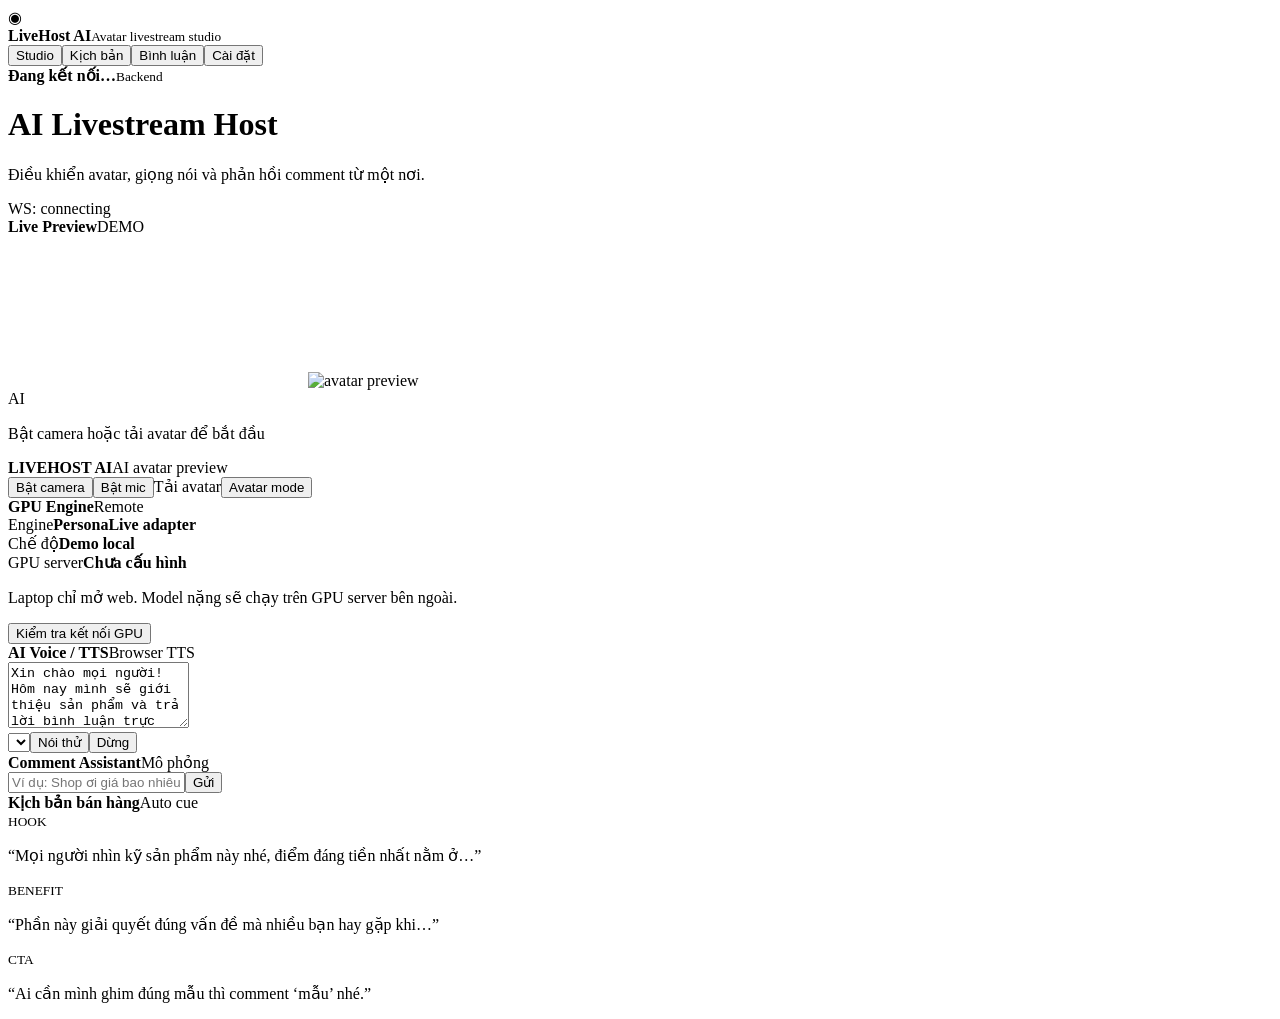
==== static/index.html @ ba46b2b0 "Make LiveHost AI deployable from branch root: static/index.html" ====
<!doctype html>
<html lang="vi"><head><meta charset="utf-8"><meta name="viewport" content="width=device-width,initial-scale=1"><title>LiveHost AI</title><link rel="stylesheet" href="/static/style.css"></head><body><div class="app"><aside class="sidebar"><div class="brand"><span class="logo">◉</span><div><b>LiveHost AI</b><small>Avatar livestream studio</small></div></div><nav><button class="nav active">Studio</button><button class="nav">Kịch bản</button><button class="nav">Bình luận</button><button class="nav">Cài đặt</button></nav><div class="server-card"><span id="serverDot" class="dot"></span><div><b id="serverText">Đang kết nối…</b><small id="serverMode">Backend</small></div></div></aside><main><header><div><h1>AI Livestream Host</h1><p>Điều khiển avatar, giọng nói và phản hồi comment từ một nơi.</p></div><div class="status-pill" id="wsStatus">WS: connecting</div></header><section class="grid top-grid"><div class="panel stage-panel"><div class="panel-title"><b>Live Preview</b><span id="liveBadge">DEMO</span></div><div class="stage"><video id="cam" autoplay muted playsinline></video><img id="avatarImg" alt="avatar preview"><div class="empty" id="emptyState"><div class="orb">AI</div><p>Bật camera hoặc tải avatar để bắt đầu</p></div><div class="lower-third"><b>LIVEHOST AI</b><span>AI avatar preview</span></div></div><div class="controls"><button id="cameraBtn" class="primary">Bật camera</button><button id="micBtn">Bật mic</button><label class="upload">Tải avatar<input type="file" id="avatarInput" accept="image/*" hidden></label><button id="avatarModeBtn">Avatar mode</button></div></div><div class="panel stack"><div class="panel-title"><b>GPU Engine</b><span class="soft">Remote</span></div><div class="metric"><span>Engine</span><b>PersonaLive adapter</b></div><div class="metric"><span>Chế độ</span><b id="engineMode">Demo local</b></div><div class="metric"><span>GPU server</span><b id="gpuUrl">Chưa cấu hình</b></div><p class="hint">Laptop chỉ mở web. Model nặng sẽ chạy trên GPU server bên ngoài.</p><button id="connectGpuBtn" class="wide">Kiểm tra kết nối GPU</button></div></section><section class="grid bottom-grid"><div class="panel"><div class="panel-title"><b>AI Voice / TTS</b><span class="soft">Browser TTS</span></div><textarea id="ttsText" rows="4">Xin chào mọi người! Hôm nay mình sẽ giới thiệu sản phẩm và trả lời bình luận trực tiếp nhé.</textarea><div class="row"><select id="voiceSelect"></select><button id="speakBtn" class="primary">Nói thử</button><button id="stopSpeakBtn">Dừng</button></div></div><div class="panel comments"><div class="panel-title"><b>Comment Assistant</b><span class="soft">Mô phỏng</span></div><div id="commentFeed" class="feed"></div><div class="row"><input id="commentInput" placeholder="Ví dụ: Shop ơi giá bao nhiêu?"><button id="sendCommentBtn">Gửi</button></div></div><div class="panel script"><div class="panel-title"><b>Kịch bản bán hàng</b><span class="soft">Auto cue</span></div><div class="cue active-cue"><small>HOOK</small><p>“Mọi người nhìn kỹ sản phẩm này nhé, điểm đáng tiền nhất nằm ở…”</p></div><div class="cue"><small>BENEFIT</small><p>“Phần này giải quyết đúng vấn đề mà nhiều bạn hay gặp khi…”</p></div><div class="cue"><small>CTA</small><p>“Ai cần mình ghim đúng mẫu thì comment ‘mẫu’ nhé.”</p></div></div></section></main></div><script src="/static/app.js"></script></body></html>
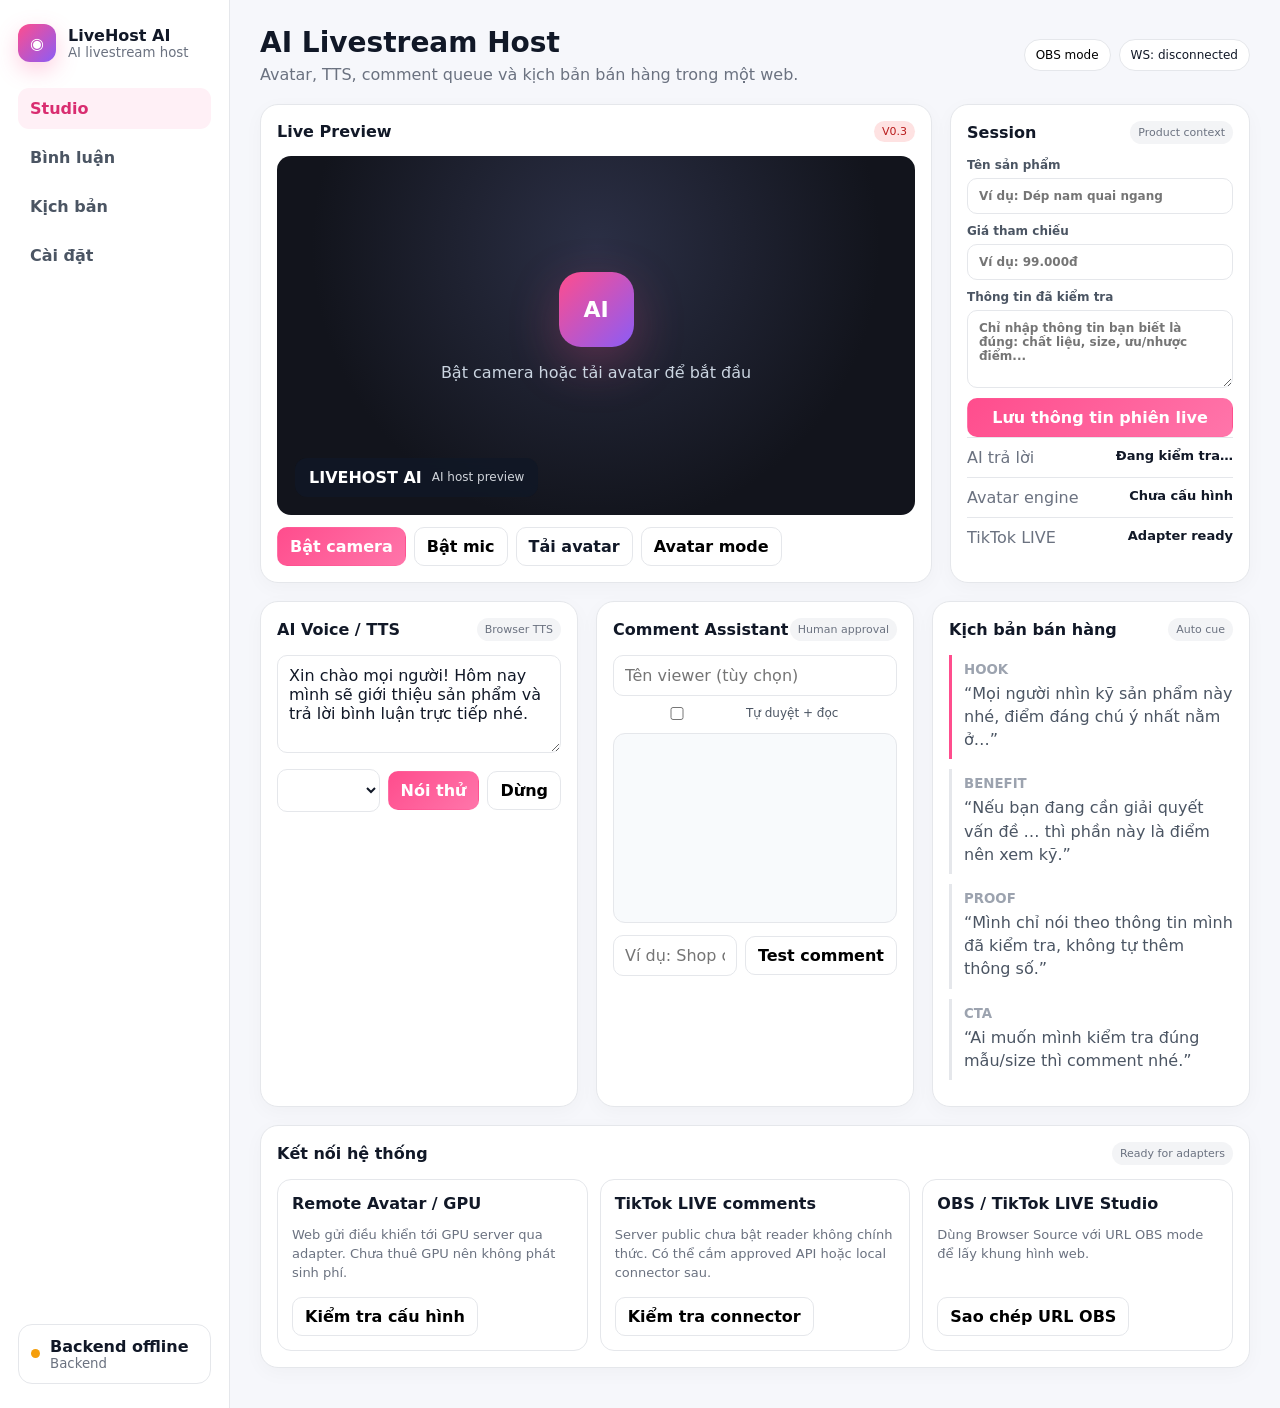
==== commit 888c82ba: "LiveHost AI v0.3: comment approval, AI replies and OBS mode" ====
--- a/static/index.html
+++ b/static/index.html
@@ -1,2 +1,108 @@
 <!doctype html>
-<html lang="vi"><head><meta charset="utf-8"><meta name="viewport" content="width=device-width,initial-scale=1"><title>LiveHost AI</title><link rel="stylesheet" href="/static/style.css"></head><body><div class="app"><aside class="sidebar"><div class="brand"><span class="logo">◉</span><div><b>LiveHost AI</b><small>Avatar livestream studio</small></div></div><nav><button class="nav active">Studio</button><button class="nav">Kịch bản</button><button class="nav">Bình luận</button><button class="nav">Cài đặt</button></nav><div class="server-card"><span id="serverDot" class="dot"></span><div><b id="serverText">Đang kết nối…</b><small id="serverMode">Backend</small></div></div></aside><main><header><div><h1>AI Livestream Host</h1><p>Điều khiển avatar, giọng nói và phản hồi comment từ một nơi.</p></div><div class="status-pill" id="wsStatus">WS: connecting</div></header><section class="grid top-grid"><div class="panel stage-panel"><div class="panel-title"><b>Live Preview</b><span id="liveBadge">DEMO</span></div><div class="stage"><video id="cam" autoplay muted playsinline></video><img id="avatarImg" alt="avatar preview"><div class="empty" id="emptyState"><div class="orb">AI</div><p>Bật camera hoặc tải avatar để bắt đầu</p></div><div class="lower-third"><b>LIVEHOST AI</b><span>AI avatar preview</span></div></div><div class="controls"><button id="cameraBtn" class="primary">Bật camera</button><button id="micBtn">Bật mic</button><label class="upload">Tải avatar<input type="file" id="avatarInput" accept="image/*" hidden></label><button id="avatarModeBtn">Avatar mode</button></div></div><div class="panel stack"><div class="panel-title"><b>GPU Engine</b><span class="soft">Remote</span></div><div class="metric"><span>Engine</span><b>PersonaLive adapter</b></div><div class="metric"><span>Chế độ</span><b id="engineMode">Demo local</b></div><div class="metric"><span>GPU server</span><b id="gpuUrl">Chưa cấu hình</b></div><p class="hint">Laptop chỉ mở web. Model nặng sẽ chạy trên GPU server bên ngoài.</p><button id="connectGpuBtn" class="wide">Kiểm tra kết nối GPU</button></div></section><section class="grid bottom-grid"><div class="panel"><div class="panel-title"><b>AI Voice / TTS</b><span class="soft">Browser TTS</span></div><textarea id="ttsText" rows="4">Xin chào mọi người! Hôm nay mình sẽ giới thiệu sản phẩm và trả lời bình luận trực tiếp nhé.</textarea><div class="row"><select id="voiceSelect"></select><button id="speakBtn" class="primary">Nói thử</button><button id="stopSpeakBtn">Dừng</button></div></div><div class="panel comments"><div class="panel-title"><b>Comment Assistant</b><span class="soft">Mô phỏng</span></div><div id="commentFeed" class="feed"></div><div class="row"><input id="commentInput" placeholder="Ví dụ: Shop ơi giá bao nhiêu?"><button id="sendCommentBtn">Gửi</button></div></div><div class="panel script"><div class="panel-title"><b>Kịch bản bán hàng</b><span class="soft">Auto cue</span></div><div class="cue active-cue"><small>HOOK</small><p>“Mọi người nhìn kỹ sản phẩm này nhé, điểm đáng tiền nhất nằm ở…”</p></div><div class="cue"><small>BENEFIT</small><p>“Phần này giải quyết đúng vấn đề mà nhiều bạn hay gặp khi…”</p></div><div class="cue"><small>CTA</small><p>“Ai cần mình ghim đúng mẫu thì comment ‘mẫu’ nhé.”</p></div></div></section></main></div><script src="/static/app.js"></script></body></html>
+<html lang="vi">
+<head>
+  <meta charset="utf-8">
+  <meta name="viewport" content="width=device-width,initial-scale=1">
+  <title>LiveHost AI</title>
+  <link rel="stylesheet" href="/static/style.css">
+</head>
+<body>
+<div class="app">
+  <aside class="sidebar">
+    <div class="brand"><span class="logo">◉</span><div><b>LiveHost AI</b><small>AI livestream host</small></div></div>
+    <nav>
+      <button class="nav active">Studio</button>
+      <button class="nav">Bình luận</button>
+      <button class="nav">Kịch bản</button>
+      <button class="nav">Cài đặt</button>
+    </nav>
+    <div class="server-card">
+      <span id="serverDot" class="dot"></span>
+      <div><b id="serverText">Đang kết nối…</b><small id="serverMode">Backend</small></div>
+    </div>
+  </aside>
+
+  <main>
+    <header>
+      <div><h1>AI Livestream Host</h1><p>Avatar, TTS, comment queue và kịch bản bán hàng trong một web.</p></div>
+      <div class="header-actions">
+        <button id="obsBtn">OBS mode</button>
+        <div class="status-pill" id="wsStatus">WS: connecting</div>
+      </div>
+    </header>
+
+    <section class="grid top-grid">
+      <div class="panel stage-panel">
+        <div class="panel-title"><b>Live Preview</b><span id="liveBadge">V0.3</span></div>
+        <div class="stage" id="stage">
+          <video id="cam" autoplay muted playsinline></video>
+          <img id="avatarImg" alt="avatar preview">
+          <div class="empty" id="emptyState"><div class="orb">AI</div><p>Bật camera hoặc tải avatar để bắt đầu</p></div>
+          <div class="lower-third"><b id="lowerProduct">LIVEHOST AI</b><span>AI host preview</span></div>
+        </div>
+        <div class="controls">
+          <button id="cameraBtn" class="primary">Bật camera</button>
+          <button id="micBtn">Bật mic</button>
+          <label class="upload">Tải avatar<input type="file" id="avatarInput" accept="image/*" hidden></label>
+          <button id="avatarModeBtn">Avatar mode</button>
+        </div>
+      </div>
+
+      <div class="panel stack">
+        <div class="panel-title"><b>Session</b><span class="soft">Product context</span></div>
+        <label>Tên sản phẩm<input id="productName" placeholder="Ví dụ: Dép nam quai ngang"></label>
+        <label>Giá tham chiếu<input id="productPrice" placeholder="Ví dụ: 99.000đ"></label>
+        <label>Thông tin đã kiểm tra<textarea id="productNotes" rows="4" placeholder="Chỉ nhập thông tin bạn biết là đúng: chất liệu, size, ưu/nhược điểm..."></textarea></label>
+        <button id="saveProductBtn" class="wide primary">Lưu thông tin phiên live</button>
+        <div class="metric"><span>AI trả lời</span><b id="aiStatus">Đang kiểm tra…</b></div>
+        <div class="metric"><span>Avatar engine</span><b id="avatarEngineStatus">Chưa cấu hình</b></div>
+        <div class="metric"><span>TikTok LIVE</span><b>Adapter ready</b></div>
+      </div>
+    </section>
+
+    <section class="grid bottom-grid">
+      <div class="panel">
+        <div class="panel-title"><b>AI Voice / TTS</b><span class="soft">Browser TTS</span></div>
+        <textarea id="ttsText" rows="4">Xin chào mọi người! Hôm nay mình sẽ giới thiệu sản phẩm và trả lời bình luận trực tiếp nhé.</textarea>
+        <div class="row">
+          <select id="voiceSelect"></select>
+          <button id="speakBtn" class="primary">Nói thử</button>
+          <button id="stopSpeakBtn">Dừng</button>
+        </div>
+      </div>
+
+      <div class="panel comments">
+        <div class="panel-title"><b>Comment Assistant</b><span class="soft">Human approval</span></div>
+        <div class="row compact">
+          <input id="viewerInput" placeholder="Tên viewer (tùy chọn)">
+          <label class="toggle"><input id="autoApprove" type="checkbox"> Tự duyệt + đọc</label>
+        </div>
+        <div id="commentFeed" class="feed"></div>
+        <div class="row">
+          <input id="commentInput" placeholder="Ví dụ: Shop ơi giá bao nhiêu?">
+          <button id="sendCommentBtn">Test comment</button>
+        </div>
+      </div>
+
+      <div class="panel script">
+        <div class="panel-title"><b>Kịch bản bán hàng</b><span class="soft">Auto cue</span></div>
+        <div class="cue active-cue"><small>HOOK</small><p>“Mọi người nhìn kỹ sản phẩm này nhé, điểm đáng chú ý nhất nằm ở…”</p></div>
+        <div class="cue"><small>BENEFIT</small><p>“Nếu bạn đang cần giải quyết vấn đề … thì phần này là điểm nên xem kỹ.”</p></div>
+        <div class="cue"><small>PROOF</small><p>“Mình chỉ nói theo thông tin mình đã kiểm tra, không tự thêm thông số.”</p></div>
+        <div class="cue"><small>CTA</small><p>“Ai muốn mình kiểm tra đúng mẫu/size thì comment nhé.”</p></div>
+      </div>
+    </section>
+
+    <section class="panel connector-panel">
+      <div class="panel-title"><b>Kết nối hệ thống</b><span class="soft">Ready for adapters</span></div>
+      <div class="connector-grid">
+        <div><b>Remote Avatar / GPU</b><p>Web gửi điều khiển tới GPU server qua adapter. Chưa thuê GPU nên không phát sinh phí.</p><button id="connectGpuBtn">Kiểm tra cấu hình</button></div>
+        <div><b>TikTok LIVE comments</b><p>Server public chưa bật reader không chính thức. Có thể cắm approved API hoặc local connector sau.</p><button id="tiktokStatusBtn">Kiểm tra connector</button></div>
+        <div><b>OBS / TikTok LIVE Studio</b><p>Dùng Browser Source với URL OBS mode để lấy khung hình web.</p><button id="copyObsBtn">Sao chép URL OBS</button></div>
+      </div>
+    </section>
+  </main>
+</div>
+<script src="/static/app.js"></script>
+</body>
+</html>
--- a/static/style.css
+++ b/static/style.css
@@ -0,0 +1,26 @@
+:root{--bg:#f6f7fb;--panel:#fff;--ink:#111827;--muted:#6b7280;--line:#e5e7eb;--pink:#ff4d8d;--pink2:#ff75aa}
+*{box-sizing:border-box}body{margin:0;background:var(--bg);color:var(--ink);font-family:Inter,ui-sans-serif,system-ui,-apple-system,Segoe UI,sans-serif}
+button,input,textarea,select{font:inherit}.app{min-height:100vh;display:grid;grid-template-columns:230px 1fr}
+.sidebar{background:#fff;border-right:1px solid var(--line);padding:24px 18px;display:flex;flex-direction:column;gap:26px}
+.brand{display:flex;align-items:center;gap:12px}.brand .logo{width:38px;height:38px;border-radius:12px;background:linear-gradient(135deg,var(--pink),#8b5cf6);color:#fff;display:grid;place-items:center;box-shadow:0 8px 22px #ff4d8d44}.brand div{display:flex;flex-direction:column}.brand small{color:var(--muted)}
+.sidebar nav{display:flex;flex-direction:column;gap:8px}.nav{border:0;background:transparent;text-align:left;padding:11px 12px;border-radius:11px;font-weight:650;color:#4b5563}.nav.active{background:#fff0f6;color:#d92d70}
+.server-card{margin-top:auto;border:1px solid var(--line);border-radius:14px;padding:12px;display:flex;gap:10px;align-items:center}.server-card div{display:flex;flex-direction:column}.server-card small{color:var(--muted)}
+.dot{width:9px;height:9px;border-radius:999px;background:#f59e0b}.dot.ok{background:#10b981}
+main{padding:26px 30px 40px}header{display:flex;align-items:center;justify-content:space-between;margin-bottom:20px;gap:16px}h1{font-size:28px;margin:0 0 6px}header p{margin:0;color:var(--muted)}
+.header-actions{display:flex;align-items:center;gap:8px}.header-actions button,.status-pill{background:#fff;border:1px solid var(--line);padding:8px 11px;border-radius:999px;font-size:12px}
+.grid{display:grid;gap:18px}.top-grid{grid-template-columns:minmax(0,1.8fr) minmax(300px,.8fr)}.bottom-grid{grid-template-columns:1fr 1fr 1fr;margin-top:18px}
+.panel{background:var(--panel);border:1px solid var(--line);border-radius:18px;padding:16px;box-shadow:0 5px 20px #11182708}.panel-title{display:flex;justify-content:space-between;align-items:center;margin-bottom:14px}.soft{font-size:11px;padding:5px 8px;border-radius:999px;background:#f3f4f6;color:#6b7280}
+.stage{position:relative;aspect-ratio:16/9;background:radial-gradient(circle at 50% 25%,#2b2f45,#12141c 68%);border-radius:14px;overflow:hidden}.stage video,.stage img{width:100%;height:100%;object-fit:cover;display:none}.stage img{object-fit:contain;background:#151821}
+.empty{position:absolute;inset:0;display:grid;place-items:center;align-content:center;color:#cbd5e1;text-align:center}.orb{width:75px;height:75px;border-radius:22px;background:linear-gradient(135deg,var(--pink),#8b5cf6);display:grid;place-items:center;font-weight:900;color:white;font-size:22px;box-shadow:0 16px 50px #ff4d8d44}
+.lower-third{position:absolute;left:18px;bottom:18px;background:#111827cf;color:#fff;padding:10px 14px;border-radius:12px;backdrop-filter:blur(8px);display:flex;gap:10px;align-items:center}.lower-third span{color:#d1d5db;font-size:12px}
+.controls,.row{display:flex;gap:8px;align-items:center;margin-top:12px;flex-wrap:wrap}.compact{margin-top:0;margin-bottom:10px}
+.controls button,.upload,.row button,.wide,.connector-grid button{border:1px solid var(--line);background:#fff;padding:9px 12px;border-radius:10px;cursor:pointer;font-weight:650}.primary{background:linear-gradient(135deg,var(--pink),var(--pink2))!important;color:#fff!important;border-color:transparent!important}.small{padding:6px 8px!important;font-size:12px}
+.stack label{display:flex;flex-direction:column;gap:6px;margin-bottom:10px;font-size:12px;font-weight:700;color:#4b5563}.stack .metric{padding:10px 0;border-top:1px solid var(--line);display:flex;justify-content:space-between;gap:18px}.stack .metric span{color:var(--muted)}.stack .metric b{text-align:right;font-size:13px}
+textarea,input,select{border:1px solid var(--line);border-radius:10px;padding:10px 11px;background:#fff;color:var(--ink)}textarea{width:100%;resize:vertical}.row input{flex:1;min-width:120px}.row select{flex:1}.wide{width:100%}
+.feed{height:190px;overflow:auto;background:#f8fafc;border:1px solid var(--line);border-radius:12px;padding:10px;display:flex;flex-direction:column;gap:8px}.bubble{background:#fff;border:1px solid #e5e7eb;border-radius:11px;padding:8px 10px;font-size:13px}.bubble.ai{background:#fff0f6;border-color:#ffd0e2}.bubble-head{font-size:11px;font-weight:800;color:#6b7280;margin-bottom:5px}.bubble-actions{display:flex;gap:6px;flex-wrap:wrap;margin-top:8px}.bubble-actions button{border:1px solid var(--line);background:#fff;border-radius:8px;cursor:pointer}
+.toggle{display:flex;align-items:center;gap:6px;font-size:12px;color:#4b5563}.toggle input{width:auto}
+.cue{border-left:3px solid #e5e7eb;padding:4px 0 4px 12px;margin:10px 0}.cue small{color:#9ca3af;font-weight:800}.cue p{margin:4px 0;color:#4b5563;line-height:1.45}.active-cue{border-color:var(--pink)}
+#liveBadge{font-size:11px;background:#fee2e2;color:#b91c1c;padding:4px 8px;border-radius:999px}
+.connector-panel{margin-top:18px}.connector-grid{display:grid;grid-template-columns:repeat(3,1fr);gap:12px}.connector-grid>div{border:1px solid var(--line);border-radius:14px;padding:14px}.connector-grid p{color:var(--muted);font-size:13px;line-height:1.45;min-height:58px}
+.obs-mode{background:transparent}.obs-mode .sidebar,.obs-mode header,.obs-mode .controls,.obs-mode .stack,.obs-mode .bottom-grid,.obs-mode .connector-panel{display:none!important}.obs-mode .app{display:block;min-height:0}.obs-mode main{padding:0}.obs-mode .top-grid{display:block}.obs-mode .stage-panel{border:0;border-radius:0;padding:0;box-shadow:none;background:transparent}.obs-mode .panel-title{display:none}.obs-mode .stage{width:100vw;height:100vh;aspect-ratio:auto;border-radius:0}
+@media(max-width:1000px){.app{grid-template-columns:1fr}.sidebar{display:none}.top-grid,.bottom-grid,.connector-grid{grid-template-columns:1fr}main{padding:18px}.stage{aspect-ratio:9/12}header{align-items:flex-start}.header-actions{flex-direction:column;align-items:flex-end}}
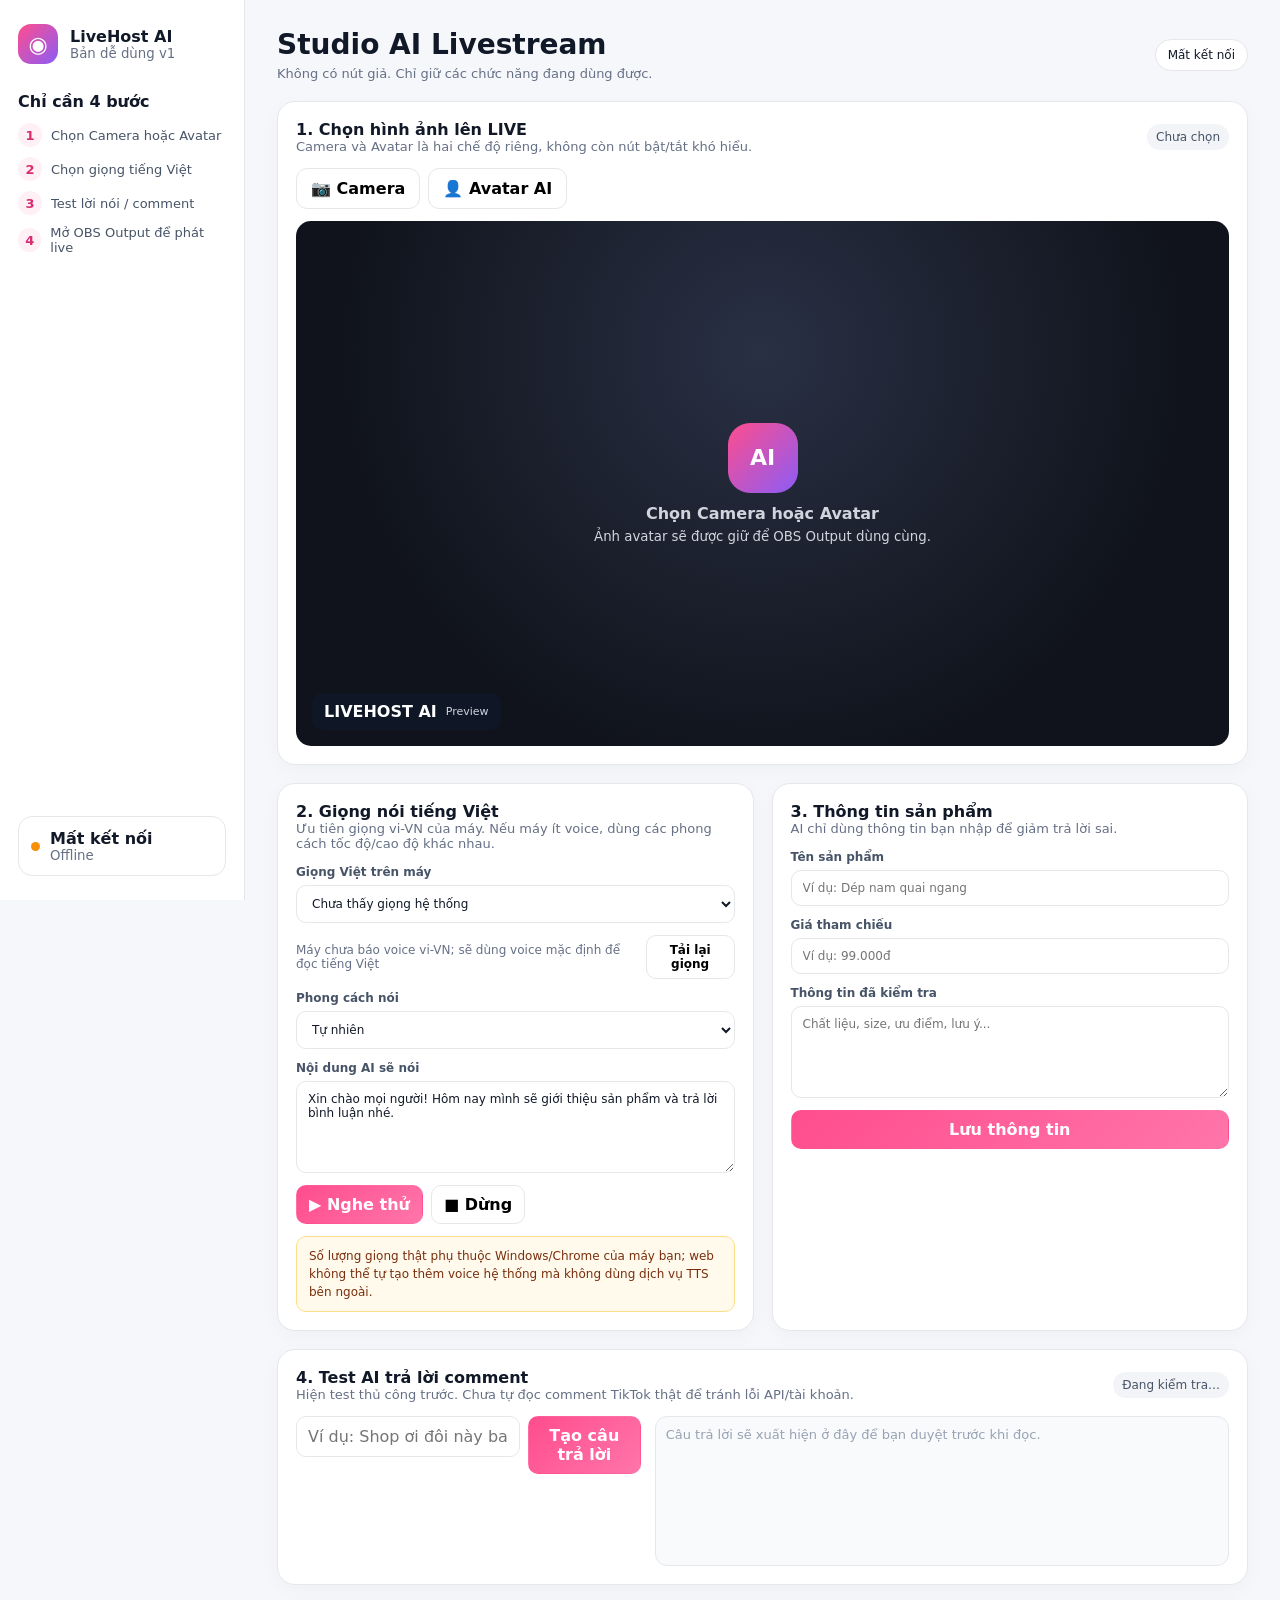
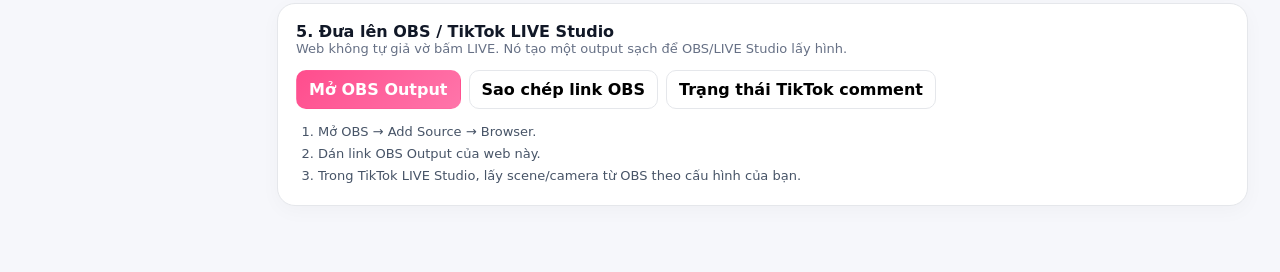
==== commit 56226554: "Rebuild LiveHost AI v1 for simple avatar, Vietnamese voice and OBS workflow" ====
--- a/static/index.html
+++ b/static/index.html
@@ -7,99 +7,104 @@
   <link rel="stylesheet" href="/static/style.css">
 </head>
 <body>
-<div class="app">
-  <aside class="sidebar">
-    <div class="brand"><span class="logo">◉</span><div><b>LiveHost AI</b><small>AI livestream host</small></div></div>
-    <nav>
-      <button class="nav active">Studio</button>
-      <button class="nav">Bình luận</button>
-      <button class="nav">Kịch bản</button>
-      <button class="nav">Cài đặt</button>
-    </nav>
-    <div class="server-card">
-      <span id="serverDot" class="dot"></span>
-      <div><b id="serverText">Đang kết nối…</b><small id="serverMode">Backend</small></div>
+<div class="shell">
+  <aside class="side">
+    <div class="brand"><span>◉</span><div><b>LiveHost AI</b><small>Bản dễ dùng v1</small></div></div>
+    <div class="steps">
+      <b>Chỉ cần 4 bước</b>
+      <div><span>1</span> Chọn Camera hoặc Avatar</div>
+      <div><span>2</span> Chọn giọng tiếng Việt</div>
+      <div><span>3</span> Test lời nói / comment</div>
+      <div><span>4</span> Mở OBS Output để phát live</div>
     </div>
+    <div class="server-card"><i id="serverDot"></i><div><b id="serverText">Đang kiểm tra…</b><small id="serverMode">Backend</small></div></div>
   </aside>
 
   <main>
     <header>
-      <div><h1>AI Livestream Host</h1><p>Avatar, TTS, comment queue và kịch bản bán hàng trong một web.</p></div>
-      <div class="header-actions">
-        <button id="obsBtn">OBS mode</button>
-        <div class="status-pill" id="wsStatus">WS: connecting</div>
-      </div>
+      <div><h1>Studio AI Livestream</h1><p>Không có nút giả. Chỉ giữ các chức năng đang dùng được.</p></div>
+      <span class="status" id="wsStatus">Đang kết nối</span>
     </header>
 
-    <section class="grid top-grid">
-      <div class="panel stage-panel">
-        <div class="panel-title"><b>Live Preview</b><span id="liveBadge">V0.3</span></div>
-        <div class="stage" id="stage">
-          <video id="cam" autoplay muted playsinline></video>
-          <img id="avatarImg" alt="avatar preview">
-          <div class="empty" id="emptyState"><div class="orb">AI</div><p>Bật camera hoặc tải avatar để bắt đầu</p></div>
-          <div class="lower-third"><b id="lowerProduct">LIVEHOST AI</b><span>AI host preview</span></div>
-        </div>
-        <div class="controls">
-          <button id="cameraBtn" class="primary">Bật camera</button>
-          <button id="micBtn">Bật mic</button>
-          <label class="upload">Tải avatar<input type="file" id="avatarInput" accept="image/*" hidden></label>
-          <button id="avatarModeBtn">Avatar mode</button>
-        </div>
+    <section class="panel">
+      <div class="section-head"><div><b>1. Chọn hình ảnh lên LIVE</b><p>Camera và Avatar là hai chế độ riêng, không còn nút bật/tắt khó hiểu.</p></div><span id="modeStatus">Chưa chọn</span></div>
+      <div class="mode-tabs">
+        <button id="cameraModeBtn" class="mode-btn">📷 Camera</button>
+        <button id="avatarModeBtn" class="mode-btn">👤 Avatar AI</button>
       </div>
-
-      <div class="panel stack">
-        <div class="panel-title"><b>Session</b><span class="soft">Product context</span></div>
-        <label>Tên sản phẩm<input id="productName" placeholder="Ví dụ: Dép nam quai ngang"></label>
-        <label>Giá tham chiếu<input id="productPrice" placeholder="Ví dụ: 99.000đ"></label>
-        <label>Thông tin đã kiểm tra<textarea id="productNotes" rows="4" placeholder="Chỉ nhập thông tin bạn biết là đúng: chất liệu, size, ưu/nhược điểm..."></textarea></label>
-        <button id="saveProductBtn" class="wide primary">Lưu thông tin phiên live</button>
-        <div class="metric"><span>AI trả lời</span><b id="aiStatus">Đang kiểm tra…</b></div>
-        <div class="metric"><span>Avatar engine</span><b id="avatarEngineStatus">Chưa cấu hình</b></div>
-        <div class="metric"><span>TikTok LIVE</span><b>Adapter ready</b></div>
+      <div class="stage">
+        <video id="cam" autoplay muted playsinline></video>
+        <img id="avatarImg" alt="Avatar">
+        <div id="emptyState" class="empty"><div class="orb">AI</div><b>Chọn Camera hoặc Avatar</b><small>Ảnh avatar sẽ được giữ để OBS Output dùng cùng.</small></div>
+        <div class="lower"><b id="lowerProduct">LIVEHOST AI</b><span id="lowerMode">Preview</span></div>
+      </div>
+      <div id="cameraTools" class="tool-row hidden">
+        <button id="startCameraBtn" class="primary">Bật camera</button>
+        <button id="stopCameraBtn">Tắt camera</button>
+        <button id="testMicBtn">Kiểm tra mic</button>
+      </div>
+      <div id="avatarTools" class="tool-row hidden">
+        <label class="upload primary">Chọn ảnh avatar<input type="file" id="avatarInput" accept="image/png,image/jpeg,image/webp" hidden></label>
+        <span id="avatarUploadStatus">Chưa có ảnh</span>
       </div>
     </section>
 
-    <section class="grid bottom-grid">
+    <section class="two-col">
       <div class="panel">
-        <div class="panel-title"><b>AI Voice / TTS</b><span class="soft">Browser TTS</span></div>
-        <textarea id="ttsText" rows="4">Xin chào mọi người! Hôm nay mình sẽ giới thiệu sản phẩm và trả lời bình luận trực tiếp nhé.</textarea>
-        <div class="row">
+        <div class="section-head"><div><b>2. Giọng nói tiếng Việt</b><p>Ưu tiên giọng vi-VN của máy. Nếu máy ít voice, dùng các phong cách tốc độ/cao độ khác nhau.</p></div></div>
+        <label class="field">Giọng Việt trên máy
           <select id="voiceSelect"></select>
-          <button id="speakBtn" class="primary">Nói thử</button>
-          <button id="stopSpeakBtn">Dừng</button>
-        </div>
+        </label>
+        <div class="voice-meta"><span id="voiceCount">Đang tải giọng…</span><button id="refreshVoicesBtn">Tải lại giọng</button></div>
+        <label class="field">Phong cách nói
+          <select id="voiceStyle">
+            <option value="natural">Tự nhiên</option>
+            <option value="soft">Nhẹ nhàng</option>
+            <option value="bright">Tươi sáng</option>
+            <option value="deep">Trầm hơn</option>
+            <option value="sales">Livestream năng lượng</option>
+            <option value="review">Review nhanh</option>
+          </select>
+        </label>
+        <label class="field">Nội dung AI sẽ nói
+          <textarea id="ttsText" rows="5">Xin chào mọi người! Hôm nay mình sẽ giới thiệu sản phẩm và trả lời bình luận nhé.</textarea>
+        </label>
+        <div class="tool-row"><button id="speakBtn" class="primary">▶ Nghe thử</button><button id="stopSpeakBtn">■ Dừng</button></div>
+        <div class="note">Số lượng giọng thật phụ thuộc Windows/Chrome của máy bạn; web không thể tự tạo thêm voice hệ thống mà không dùng dịch vụ TTS bên ngoài.</div>
       </div>
 
-      <div class="panel comments">
-        <div class="panel-title"><b>Comment Assistant</b><span class="soft">Human approval</span></div>
-        <div class="row compact">
-          <input id="viewerInput" placeholder="Tên viewer (tùy chọn)">
-          <label class="toggle"><input id="autoApprove" type="checkbox"> Tự duyệt + đọc</label>
-        </div>
-        <div id="commentFeed" class="feed"></div>
-        <div class="row">
-          <input id="commentInput" placeholder="Ví dụ: Shop ơi giá bao nhiêu?">
-          <button id="sendCommentBtn">Test comment</button>
-        </div>
-      </div>
-
-      <div class="panel script">
-        <div class="panel-title"><b>Kịch bản bán hàng</b><span class="soft">Auto cue</span></div>
-        <div class="cue active-cue"><small>HOOK</small><p>“Mọi người nhìn kỹ sản phẩm này nhé, điểm đáng chú ý nhất nằm ở…”</p></div>
-        <div class="cue"><small>BENEFIT</small><p>“Nếu bạn đang cần giải quyết vấn đề … thì phần này là điểm nên xem kỹ.”</p></div>
-        <div class="cue"><small>PROOF</small><p>“Mình chỉ nói theo thông tin mình đã kiểm tra, không tự thêm thông số.”</p></div>
-        <div class="cue"><small>CTA</small><p>“Ai muốn mình kiểm tra đúng mẫu/size thì comment nhé.”</p></div>
+      <div class="panel">
+        <div class="section-head"><div><b>3. Thông tin sản phẩm</b><p>AI chỉ dùng thông tin bạn nhập để giảm trả lời sai.</p></div></div>
+        <label class="field">Tên sản phẩm<input id="productName" placeholder="Ví dụ: Dép nam quai ngang"></label>
+        <label class="field">Giá tham chiếu<input id="productPrice" placeholder="Ví dụ: 99.000đ"></label>
+        <label class="field">Thông tin đã kiểm tra<textarea id="productNotes" rows="5" placeholder="Chất liệu, size, ưu điểm, lưu ý..."></textarea></label>
+        <button id="saveProductBtn" class="primary wide">Lưu thông tin</button>
       </div>
     </section>
 
-    <section class="panel connector-panel">
-      <div class="panel-title"><b>Kết nối hệ thống</b><span class="soft">Ready for adapters</span></div>
-      <div class="connector-grid">
-        <div><b>Remote Avatar / GPU</b><p>Web gửi điều khiển tới GPU server qua adapter. Chưa thuê GPU nên không phát sinh phí.</p><button id="connectGpuBtn">Kiểm tra cấu hình</button></div>
-        <div><b>TikTok LIVE comments</b><p>Server public chưa bật reader không chính thức. Có thể cắm approved API hoặc local connector sau.</p><button id="tiktokStatusBtn">Kiểm tra connector</button></div>
-        <div><b>OBS / TikTok LIVE Studio</b><p>Dùng Browser Source với URL OBS mode để lấy khung hình web.</p><button id="copyObsBtn">Sao chép URL OBS</button></div>
+    <section class="panel">
+      <div class="section-head"><div><b>4. Test AI trả lời comment</b><p>Hiện test thủ công trước. Chưa tự đọc comment TikTok thật để tránh lỗi API/tài khoản.</p></div><span id="aiStatus">Đang kiểm tra…</span></div>
+      <div class="comment-grid">
+        <div>
+          <input id="commentInput" placeholder="Ví dụ: Shop ơi đôi này bao nhiêu tiền?">
+          <button id="sendCommentBtn" class="primary">Tạo câu trả lời</button>
+        </div>
+        <div id="commentFeed" class="feed"><div class="hint">Câu trả lời sẽ xuất hiện ở đây để bạn duyệt trước khi đọc.</div></div>
       </div>
+    </section>
+
+    <section class="panel live-panel">
+      <div class="section-head"><div><b>5. Đưa lên OBS / TikTok LIVE Studio</b><p>Web không tự giả vờ bấm LIVE. Nó tạo một output sạch để OBS/LIVE Studio lấy hình.</p></div></div>
+      <div class="live-actions">
+        <button id="openObsBtn" class="primary">Mở OBS Output</button>
+        <button id="copyObsBtn">Sao chép link OBS</button>
+        <button id="tiktokStatusBtn">Trạng thái TikTok comment</button>
+      </div>
+      <ol>
+        <li>Mở OBS → Add Source → Browser.</li>
+        <li>Dán link OBS Output của web này.</li>
+        <li>Trong TikTok LIVE Studio, lấy scene/camera từ OBS theo cấu hình của bạn.</li>
+      </ol>
     </section>
   </main>
 </div>
--- a/static/style.css
+++ b/static/style.css
@@ -1,26 +1,16 @@
-:root{--bg:#f6f7fb;--panel:#fff;--ink:#111827;--muted:#6b7280;--line:#e5e7eb;--pink:#ff4d8d;--pink2:#ff75aa}
-*{box-sizing:border-box}body{margin:0;background:var(--bg);color:var(--ink);font-family:Inter,ui-sans-serif,system-ui,-apple-system,Segoe UI,sans-serif}
-button,input,textarea,select{font:inherit}.app{min-height:100vh;display:grid;grid-template-columns:230px 1fr}
-.sidebar{background:#fff;border-right:1px solid var(--line);padding:24px 18px;display:flex;flex-direction:column;gap:26px}
-.brand{display:flex;align-items:center;gap:12px}.brand .logo{width:38px;height:38px;border-radius:12px;background:linear-gradient(135deg,var(--pink),#8b5cf6);color:#fff;display:grid;place-items:center;box-shadow:0 8px 22px #ff4d8d44}.brand div{display:flex;flex-direction:column}.brand small{color:var(--muted)}
-.sidebar nav{display:flex;flex-direction:column;gap:8px}.nav{border:0;background:transparent;text-align:left;padding:11px 12px;border-radius:11px;font-weight:650;color:#4b5563}.nav.active{background:#fff0f6;color:#d92d70}
-.server-card{margin-top:auto;border:1px solid var(--line);border-radius:14px;padding:12px;display:flex;gap:10px;align-items:center}.server-card div{display:flex;flex-direction:column}.server-card small{color:var(--muted)}
-.dot{width:9px;height:9px;border-radius:999px;background:#f59e0b}.dot.ok{background:#10b981}
-main{padding:26px 30px 40px}header{display:flex;align-items:center;justify-content:space-between;margin-bottom:20px;gap:16px}h1{font-size:28px;margin:0 0 6px}header p{margin:0;color:var(--muted)}
-.header-actions{display:flex;align-items:center;gap:8px}.header-actions button,.status-pill{background:#fff;border:1px solid var(--line);padding:8px 11px;border-radius:999px;font-size:12px}
-.grid{display:grid;gap:18px}.top-grid{grid-template-columns:minmax(0,1.8fr) minmax(300px,.8fr)}.bottom-grid{grid-template-columns:1fr 1fr 1fr;margin-top:18px}
-.panel{background:var(--panel);border:1px solid var(--line);border-radius:18px;padding:16px;box-shadow:0 5px 20px #11182708}.panel-title{display:flex;justify-content:space-between;align-items:center;margin-bottom:14px}.soft{font-size:11px;padding:5px 8px;border-radius:999px;background:#f3f4f6;color:#6b7280}
-.stage{position:relative;aspect-ratio:16/9;background:radial-gradient(circle at 50% 25%,#2b2f45,#12141c 68%);border-radius:14px;overflow:hidden}.stage video,.stage img{width:100%;height:100%;object-fit:cover;display:none}.stage img{object-fit:contain;background:#151821}
-.empty{position:absolute;inset:0;display:grid;place-items:center;align-content:center;color:#cbd5e1;text-align:center}.orb{width:75px;height:75px;border-radius:22px;background:linear-gradient(135deg,var(--pink),#8b5cf6);display:grid;place-items:center;font-weight:900;color:white;font-size:22px;box-shadow:0 16px 50px #ff4d8d44}
-.lower-third{position:absolute;left:18px;bottom:18px;background:#111827cf;color:#fff;padding:10px 14px;border-radius:12px;backdrop-filter:blur(8px);display:flex;gap:10px;align-items:center}.lower-third span{color:#d1d5db;font-size:12px}
-.controls,.row{display:flex;gap:8px;align-items:center;margin-top:12px;flex-wrap:wrap}.compact{margin-top:0;margin-bottom:10px}
-.controls button,.upload,.row button,.wide,.connector-grid button{border:1px solid var(--line);background:#fff;padding:9px 12px;border-radius:10px;cursor:pointer;font-weight:650}.primary{background:linear-gradient(135deg,var(--pink),var(--pink2))!important;color:#fff!important;border-color:transparent!important}.small{padding:6px 8px!important;font-size:12px}
-.stack label{display:flex;flex-direction:column;gap:6px;margin-bottom:10px;font-size:12px;font-weight:700;color:#4b5563}.stack .metric{padding:10px 0;border-top:1px solid var(--line);display:flex;justify-content:space-between;gap:18px}.stack .metric span{color:var(--muted)}.stack .metric b{text-align:right;font-size:13px}
-textarea,input,select{border:1px solid var(--line);border-radius:10px;padding:10px 11px;background:#fff;color:var(--ink)}textarea{width:100%;resize:vertical}.row input{flex:1;min-width:120px}.row select{flex:1}.wide{width:100%}
-.feed{height:190px;overflow:auto;background:#f8fafc;border:1px solid var(--line);border-radius:12px;padding:10px;display:flex;flex-direction:column;gap:8px}.bubble{background:#fff;border:1px solid #e5e7eb;border-radius:11px;padding:8px 10px;font-size:13px}.bubble.ai{background:#fff0f6;border-color:#ffd0e2}.bubble-head{font-size:11px;font-weight:800;color:#6b7280;margin-bottom:5px}.bubble-actions{display:flex;gap:6px;flex-wrap:wrap;margin-top:8px}.bubble-actions button{border:1px solid var(--line);background:#fff;border-radius:8px;cursor:pointer}
-.toggle{display:flex;align-items:center;gap:6px;font-size:12px;color:#4b5563}.toggle input{width:auto}
-.cue{border-left:3px solid #e5e7eb;padding:4px 0 4px 12px;margin:10px 0}.cue small{color:#9ca3af;font-weight:800}.cue p{margin:4px 0;color:#4b5563;line-height:1.45}.active-cue{border-color:var(--pink)}
-#liveBadge{font-size:11px;background:#fee2e2;color:#b91c1c;padding:4px 8px;border-radius:999px}
-.connector-panel{margin-top:18px}.connector-grid{display:grid;grid-template-columns:repeat(3,1fr);gap:12px}.connector-grid>div{border:1px solid var(--line);border-radius:14px;padding:14px}.connector-grid p{color:var(--muted);font-size:13px;line-height:1.45;min-height:58px}
-.obs-mode{background:transparent}.obs-mode .sidebar,.obs-mode header,.obs-mode .controls,.obs-mode .stack,.obs-mode .bottom-grid,.obs-mode .connector-panel{display:none!important}.obs-mode .app{display:block;min-height:0}.obs-mode main{padding:0}.obs-mode .top-grid{display:block}.obs-mode .stage-panel{border:0;border-radius:0;padding:0;box-shadow:none;background:transparent}.obs-mode .panel-title{display:none}.obs-mode .stage{width:100vw;height:100vh;aspect-ratio:auto;border-radius:0}
-@media(max-width:1000px){.app{grid-template-columns:1fr}.sidebar{display:none}.top-grid,.bottom-grid,.connector-grid{grid-template-columns:1fr}main{padding:18px}.stage{aspect-ratio:9/12}header{align-items:flex-start}.header-actions{flex-direction:column;align-items:flex-end}}
+:root{--bg:#f6f7fb;--panel:#fff;--ink:#111827;--muted:#667085;--line:#e5e7eb;--pink:#ff4d8d;--pink2:#ff75aa;--green:#12b76a}
+*{box-sizing:border-box}body{margin:0;background:var(--bg);color:var(--ink);font-family:Inter,ui-sans-serif,system-ui,-apple-system,Segoe UI,sans-serif}button,input,textarea,select{font:inherit}
+.shell{min-height:100vh;display:grid;grid-template-columns:245px 1fr}.side{background:#fff;border-right:1px solid var(--line);padding:24px 18px;display:flex;flex-direction:column;gap:28px;position:sticky;top:0;height:100vh}
+.brand{display:flex;gap:12px;align-items:center}.brand>span{width:40px;height:40px;border-radius:13px;display:grid;place-items:center;background:linear-gradient(135deg,var(--pink),#8b5cf6);color:#fff;font-size:22px}.brand div{display:flex;flex-direction:column}.brand small{color:var(--muted)}
+.steps{display:flex;flex-direction:column;gap:10px}.steps>b{margin-bottom:2px}.steps div{font-size:13px;color:#475467;display:flex;align-items:center;gap:9px}.steps span{width:24px;height:24px;border-radius:999px;background:#fff0f6;color:#d92d70;display:grid;place-items:center;font-weight:800}
+.server-card{margin-top:auto;border:1px solid var(--line);border-radius:14px;padding:12px;display:flex;gap:10px;align-items:center}.server-card i{width:9px;height:9px;border-radius:50%;background:#f79009}.server-card i.ok{background:var(--green)}.server-card div{display:flex;flex-direction:column}.server-card small{color:var(--muted)}
+main{padding:28px 32px 48px;max-width:1450px;width:100%}header{display:flex;justify-content:space-between;gap:16px;align-items:center;margin-bottom:20px}h1{margin:0 0 5px;font-size:28px}header p,.section-head p{margin:0;color:var(--muted);font-size:13px}.status{border:1px solid var(--line);background:#fff;border-radius:999px;padding:8px 12px;font-size:12px}.status.good{color:#067647;background:#ecfdf3;border-color:#abefc6}
+.panel{background:var(--panel);border:1px solid var(--line);border-radius:18px;padding:18px;box-shadow:0 5px 20px #10182808;margin-bottom:18px}.section-head{display:flex;align-items:center;justify-content:space-between;gap:16px;margin-bottom:14px}.section-head>b{font-size:17px}.section-head span{font-size:12px;background:#f2f4f7;color:#475467;padding:6px 9px;border-radius:999px}
+.mode-tabs{display:flex;gap:8px;margin-bottom:12px}.mode-btn{border:1px solid var(--line);background:#fff;border-radius:11px;padding:10px 14px;font-weight:750;cursor:pointer}.mode-btn.active{background:#fff0f6;color:#c11574;border-color:#ffc7df}
+.stage{position:relative;aspect-ratio:16/9;border-radius:15px;overflow:hidden;background:radial-gradient(circle at 50% 25%,#293044,#10131b 70%)}.stage video,.stage img{width:100%;height:100%;object-fit:cover;display:none}.stage img{object-fit:contain;background:#121722}.empty{position:absolute;inset:0;display:flex;flex-direction:column;justify-content:center;align-items:center;text-align:center;color:#d0d5dd;gap:6px}.empty small{max-width:420px}.orb{width:70px;height:70px;border-radius:22px;display:grid;place-items:center;background:linear-gradient(135deg,var(--pink),#8b5cf6);font-size:22px;font-weight:900;color:#fff;margin-bottom:5px}.lower{position:absolute;left:16px;bottom:16px;background:#101828d9;color:white;border-radius:11px;padding:9px 12px;display:flex;gap:9px;align-items:center}.lower span{font-size:11px;color:#d0d5dd}
+.tool-row{display:flex;gap:8px;align-items:center;flex-wrap:wrap;margin-top:12px}.hidden{display:none!important}button,.upload{border:1px solid var(--line);background:#fff;border-radius:10px;padding:9px 12px;font-weight:700;cursor:pointer}.primary{background:linear-gradient(135deg,var(--pink),var(--pink2))!important;color:white!important;border-color:transparent!important}.upload{display:inline-flex}.wide{width:100%}
+.two-col{display:grid;grid-template-columns:1fr 1fr;gap:18px}.field{display:flex;flex-direction:column;gap:6px;margin:12px 0;font-size:12px;font-weight:750;color:#475467}.field input,.field textarea,.field select,input,textarea,select{border:1px solid var(--line);border-radius:10px;padding:10px 11px;background:#fff;color:var(--ink);font-weight:500}.field textarea{resize:vertical}.voice-meta{display:flex;justify-content:space-between;align-items:center;gap:10px;color:var(--muted);font-size:12px}.voice-meta button{padding:7px 9px;font-size:12px}.note{margin-top:12px;background:#fffaeb;color:#7a2e0e;border:1px solid #fedf89;padding:10px 12px;border-radius:10px;font-size:12px;line-height:1.5}
+.comment-grid{display:grid;grid-template-columns:minmax(270px,.6fr) 1fr;gap:14px}.comment-grid>div:first-child{display:flex;gap:8px;align-items:flex-start}.comment-grid input{flex:1}.feed{min-height:150px;max-height:320px;overflow:auto;background:#f8fafc;border:1px solid var(--line);border-radius:12px;padding:10px}.hint{color:#98a2b3;font-size:13px}.reply{background:#fff;border:1px solid #fbcfe8;border-radius:11px;padding:11px;margin-bottom:8px}.reply p{margin:0 0 6px;line-height:1.5}.reply small{color:#98a2b3}.reply-actions{display:flex;gap:7px;margin-top:9px;flex-wrap:wrap}.reply-actions button{padding:7px 9px;font-size:12px}
+.live-panel ol{margin:12px 0 0;padding-left:22px;color:#475467;font-size:13px;line-height:1.7}.live-actions{display:flex;gap:8px;flex-wrap:wrap}
+.obs-mode{background:transparent}.obs-mode .side,.obs-mode header,.obs-mode .mode-tabs,.obs-mode .tool-row,.obs-mode .two-col,.obs-mode .comment-grid,.obs-mode .live-panel,.obs-mode .section-head{display:none!important}.obs-mode .shell{display:block;min-height:0}.obs-mode main{padding:0;max-width:none}.obs-mode .panel{padding:0;margin:0;border:0;box-shadow:none;background:transparent}.obs-mode .stage{width:100vw;height:100vh;aspect-ratio:auto;border-radius:0;background:transparent}
+@media(max-width:1000px){.shell{grid-template-columns:1fr}.side{display:none}main{padding:18px}.two-col,.comment-grid{grid-template-columns:1fr}.stage{aspect-ratio:9/12}header{align-items:flex-start}.section-head{align-items:flex-start}.comment-grid>div:first-child{flex-direction:column}.comment-grid>div:first-child>*{width:100%}}
